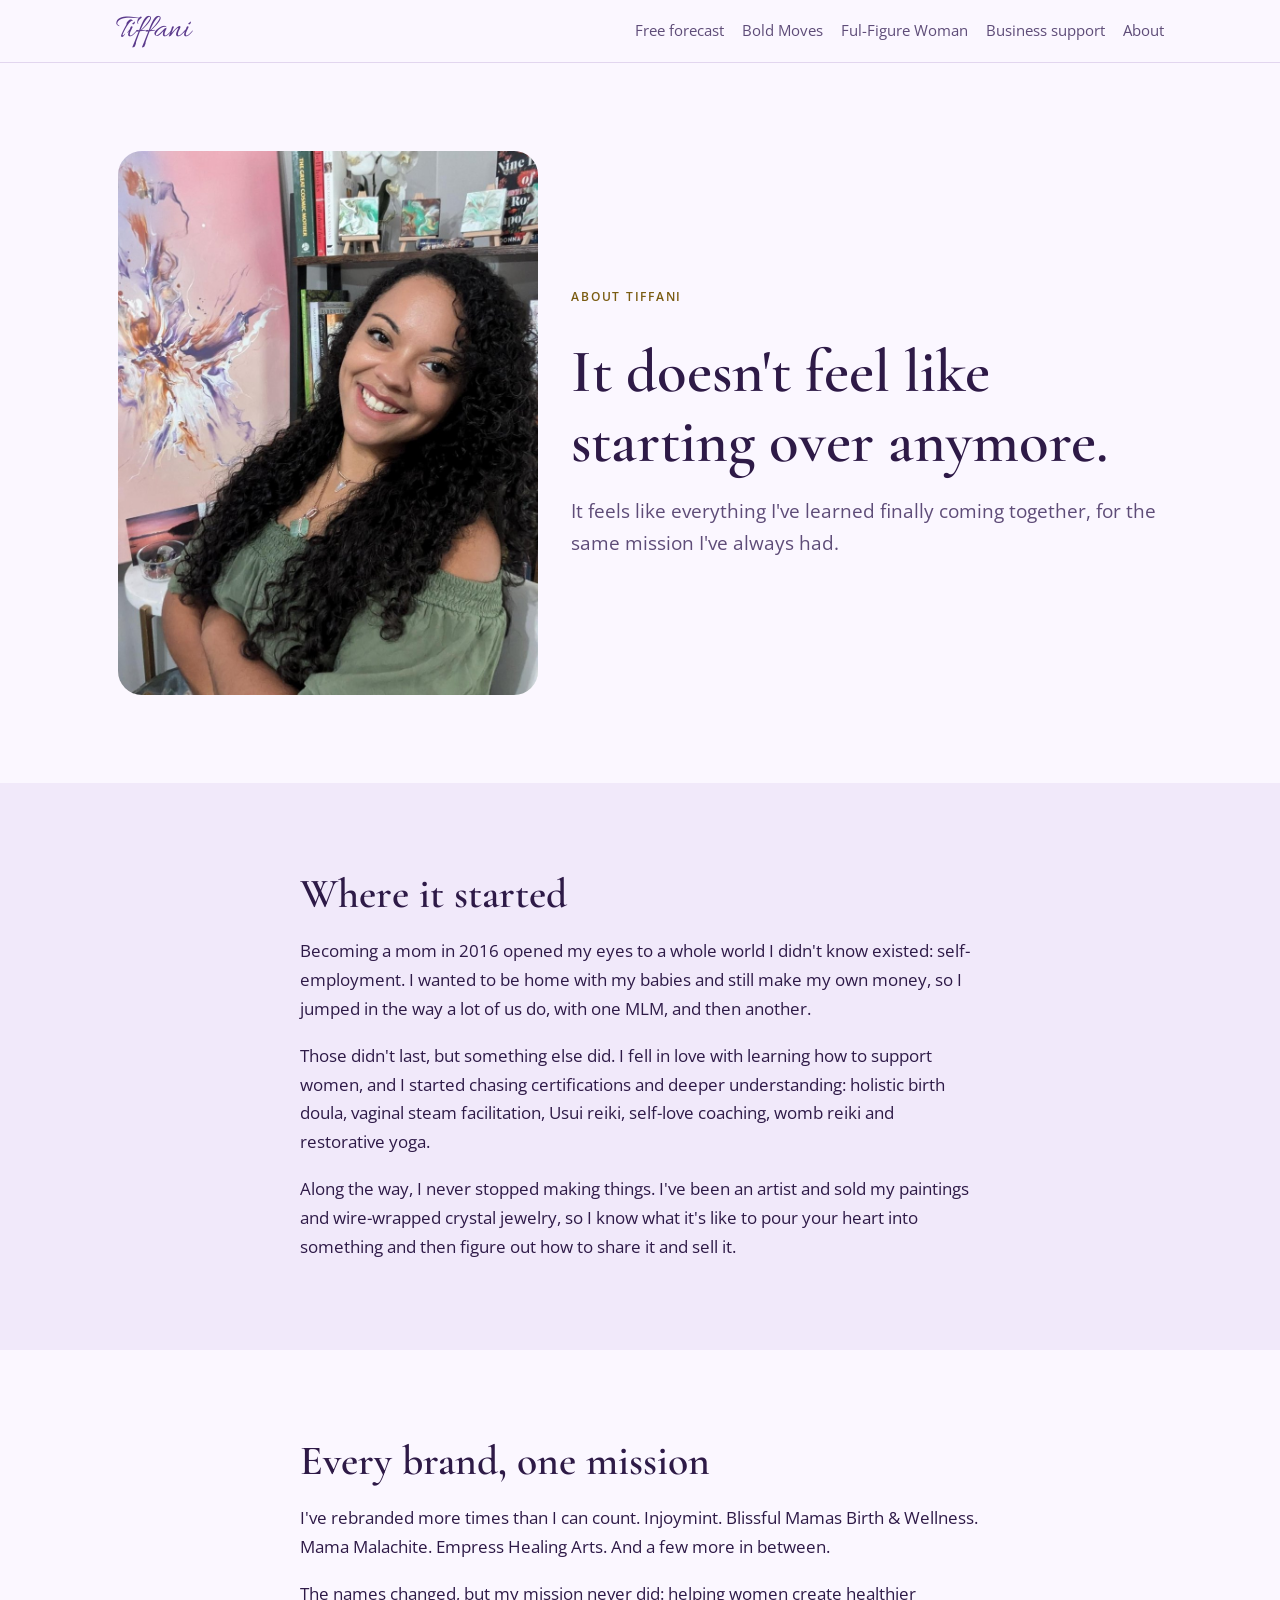
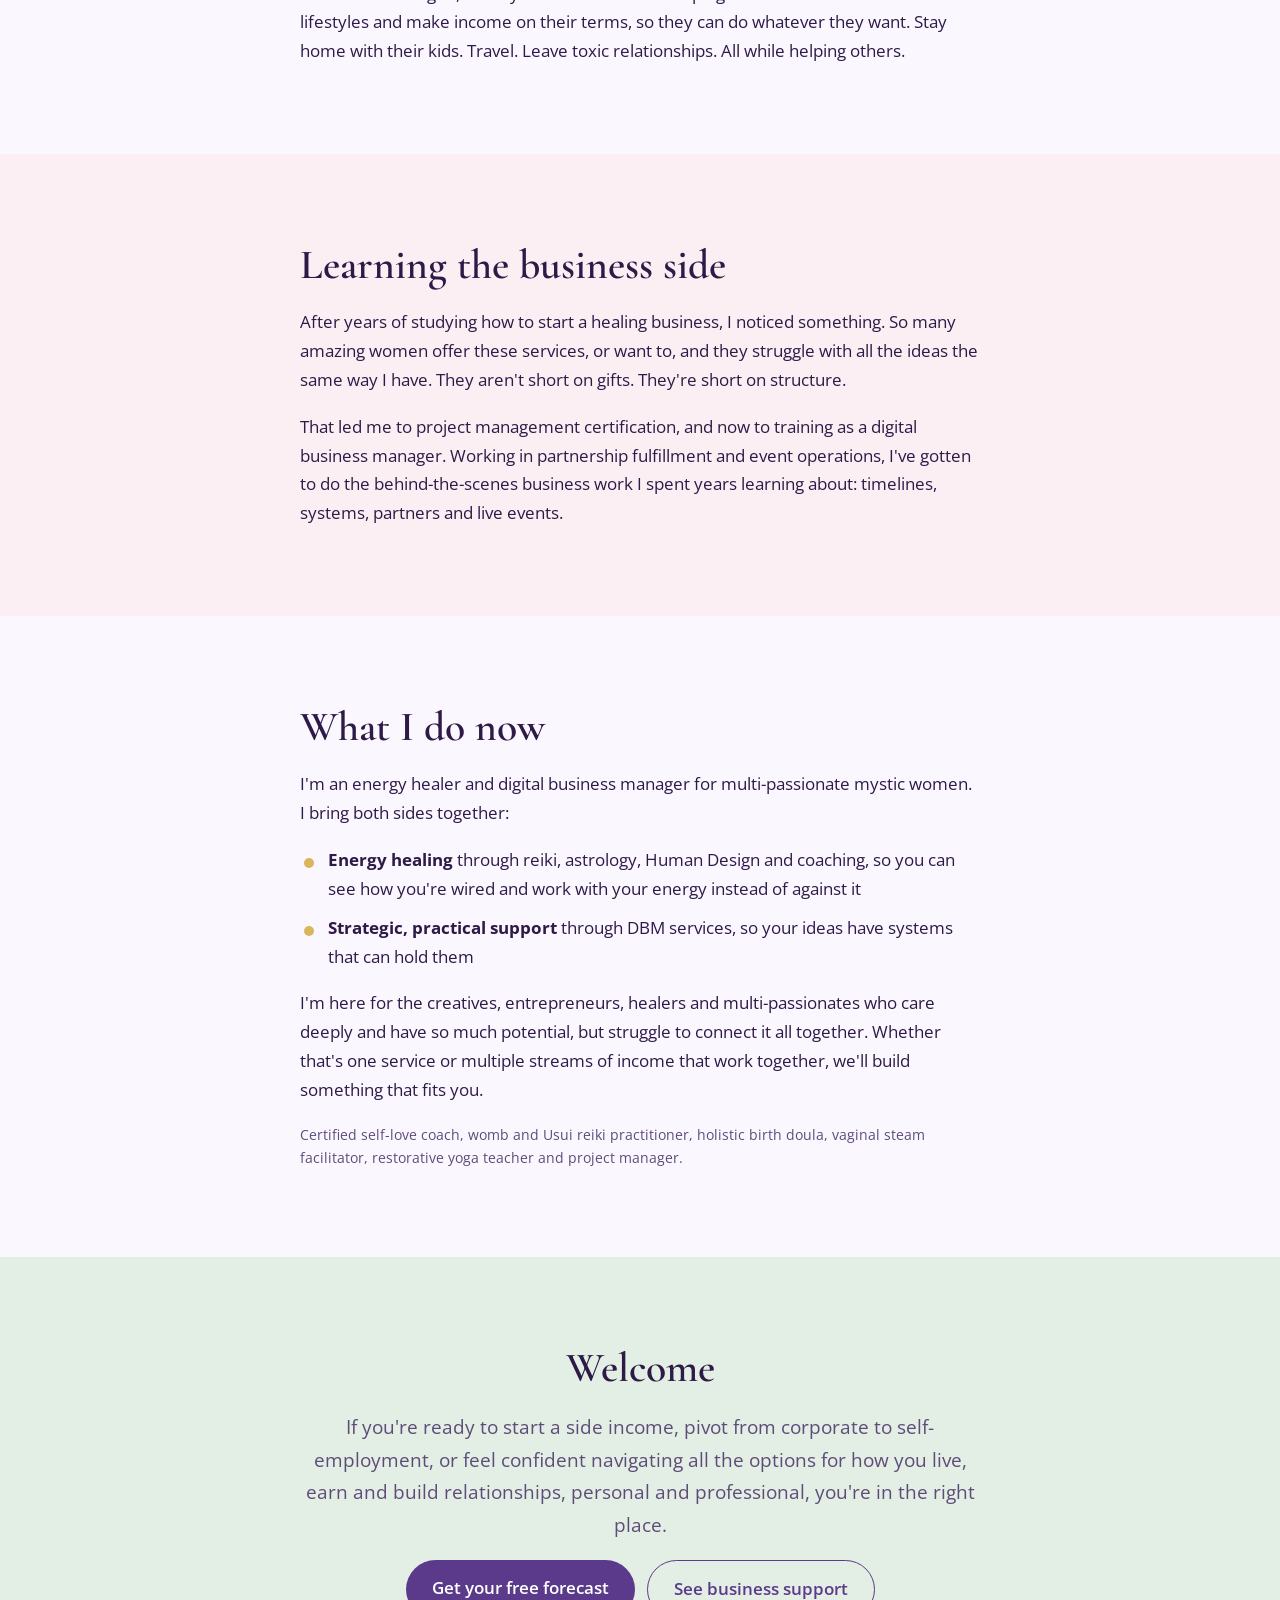
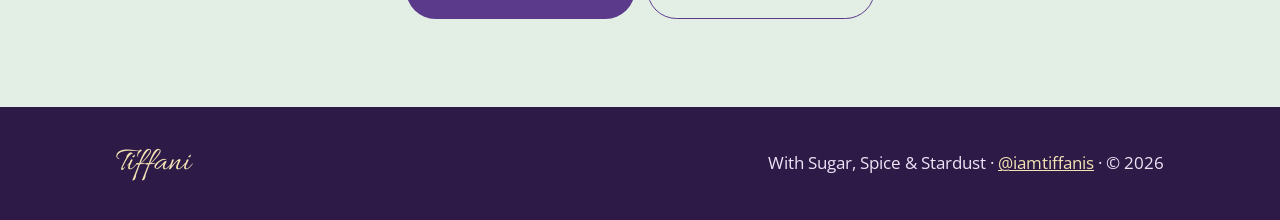
==== about.html @ 4ee59569 "Add artist story and who Tiffani serves to About page Co-Authored-By: Claude Opus 5.5 <noreply@anthr" ====
<!doctype html>
<html lang="en">
<head>
<meta charset="utf-8">
<meta name="viewport" content="width=device-width, initial-scale=1, viewport-fit=cover">
<title>About Tiffani</title>
<meta name="claude:viewport-fit-sides" content="cover">
<meta name="description" content="Tiffani's story: ten years of healing work, rebrands and business building, now coming together for multi-passionate mystic women.">
<link rel="preconnect" href="https://fonts.googleapis.com">
<link rel="preconnect" href="https://fonts.gstatic.com" crossorigin>
<link rel="stylesheet" href="https://fonts.googleapis.com/css2?family=Allura&family=Cormorant+Garamond:ital,wght@0,500;0,600;1,500&family=Open+Sans:wght@400;600&display=swap">
<link rel="stylesheet" href="styles.css">
</head>
<body>
<header class="site-header">
  <div class="wrap">
    <a class="logo" href="index.html">Tiffani</a>
    <nav class="nav" aria-label="Main">
      <a href="forecast.html">Free forecast</a>
      <a href="bold-moves.html">Bold Moves</a>
      <a href="ful-figure-woman.html">Ful-Figure Woman</a>
      <a href="business-support.html">Business support</a>
      <a href="about.html">About</a>
    </nav>
  </div>
</header>
<main>

  <section class="band">
    <div class="wrap about">
      <img class="portrait" src="tiffani.jpg" alt="Tiffani smiling in front of a pink and lavender abstract painting and a bookshelf" width="900" height="1167">
      <div class="stack">
        <p class="eyebrow">About Tiffani</p>
        <h1>It doesn't feel like starting over anymore.</h1>
        <p class="lede">It feels like everything I've learned finally coming together, for the same mission I've always had.</p>
      </div>
    </div>
  </section>
  <section class="band lilac">
    <div class="wrap"><div class="narrow stack">
      <h2>Where it started</h2>
      <p>Becoming a mom in 2016 opened my eyes to a whole world I didn't know existed: self-employment. I wanted to be home with my babies and still make my own money, so I jumped in the way a lot of us do, with one MLM, and then another.</p>
      <p>Those didn't last, but something else did. I fell in love with learning how to support women, and I started chasing certifications and deeper understanding: holistic birth doula, vaginal steam facilitation, Usui reiki, self-love coaching, womb reiki and restorative yoga.</p>
      <p>Along the way, I never stopped making things. I've been an artist and sold my paintings and wire-wrapped crystal jewelry, so I know what it's like to pour your heart into something and then figure out how to share it and sell it.</p>
    </div></div>
  </section>
  <section class="band">
    <div class="wrap"><div class="narrow stack">
      <h2>Every brand, one mission</h2>
      <p>I've rebranded more times than I can count. Injoymint. Blissful Mamas Birth &amp; Wellness. Mama Malachite. Empress Healing Arts. And a few more in between.</p>
      <p>The names changed, but my mission never did: helping women create healthier lifestyles and make income on their terms, so they can do whatever they want. Stay home with their kids. Travel. Leave toxic relationships. All while helping others.</p>
    </div></div>
  </section>
  <section class="band blush">
    <div class="wrap"><div class="narrow stack">
      <h2>Learning the business side</h2>
      <p>After years of studying how to start a healing business, I noticed something. So many amazing women offer these services, or want to, and they struggle with all the ideas the same way I have. They aren't short on gifts. They're short on structure.</p>
      <p>That led me to project management certification, and now to training as a digital business manager. Working in partnership fulfillment and event operations, I've gotten to do the behind-the-scenes business work I spent years learning about: timelines, systems, partners and live events.</p>
    </div></div>
  </section>
  <section class="band">
    <div class="wrap"><div class="narrow stack">
      <h2>What I do now</h2>
      <p>I'm an energy healer and digital business manager for multi-passionate mystic women. I bring both sides together:</p>
      <ul class="checks">
        <li><b>Energy healing</b> through reiki, astrology, Human Design and coaching, so you can see how you're wired and work with your energy instead of against it</li>
        <li><b>Strategic, practical support</b> through DBM services, so your ideas have systems that can hold them</li>
      </ul>
      <p>I'm here for the creatives, entrepreneurs, healers and multi-passionates who care deeply and have so much potential, but struggle to connect it all together. Whether that's one service or multiple streams of income that work together, we'll build something that fits you.</p>
      <p class="note">Certified self-love coach, womb and Usui reiki practitioner, holistic birth doula, vaginal steam facilitator, restorative yoga teacher and project manager.</p>
    </div></div>
  </section>
  <section class="band sage">
    <div class="wrap"><div class="narrow stack center">
      <h2>Welcome</h2>
      <p class="lede">If you're ready to start a side income, pivot from corporate to self-employment, or feel confident navigating all the options for how you live, earn and build relationships, personal and professional, you're in the right place.</p>
      <div class="actions">
        <a class="btn" href="forecast.html">Get your free forecast</a>
        <a class="btn ghost" href="business-support.html">See business support</a>
      </div>
    </div></div>
  </section>
</main>
<footer class="site-footer">
  <div class="wrap">
    <span class="logo">Tiffani</span>
    <p>With Sugar, Spice &amp; Stardust · <a href="https://www.instagram.com/iamtiffanis" target="_blank" rel="noopener">@iamtiffanis</a> · © <span id="year">2026</span></p>
  </div>
</footer>
<script src="site.js"></script>
</body>
</html>
---- styles.css ----
/* Layout: soft lavender bands, one centered reading column, offer cards in a row that stacks on phones */
:root {
  --bg: #FBF7FF;        /* lavender white */
  --band: #F1E9FA;      /* light lilac */
  --blush: #FBEFF4;     /* blush pink */
  --sage: #E3EEE4;      /* sage mist */
  --ink: #2E1A47;       /* deep plum text */
  --muted: #5E4C78;     /* softer plum */
  --accent: #5B3A8C;    /* royal violet buttons */
  --on-accent: #FFFFFF;
  --gold: #D9B65B;      /* decorative gold */
  --gold-ink: #7A5C12;  /* gold for text */
  --edge: #E2D6EF;
  --display: "Cormorant Garamond", Georgia, "Times New Roman", serif;
  --body: "Open Sans", "Helvetica Neue", Arial, sans-serif;
  --script: "Allura", "Brush Script MT", cursive;
  color-scheme: light;
}

* { box-sizing: border-box; }
html { scroll-behavior: smooth; }
body {
  margin: 0;
  background: var(--bg);
  color: var(--ink);
  font-family: var(--body);
  font-size: 1.0625rem;
  line-height: 1.7;
}
img { max-width: 100%; }

.wrap {
  max-width: 1080px;
  margin: 0 auto;
  padding-left: max(16px, env(safe-area-inset-left, 0px));
  padding-right: max(16px, env(safe-area-inset-right, 0px));
}
.narrow { max-width: 680px; margin: 0 auto; }

/* Header */
.site-header { border-bottom: 1px solid var(--edge); background: var(--bg); }
.site-header .wrap { display: flex; flex-wrap: wrap; align-items: center; justify-content: space-between; gap: 12px; padding-block: 14px; }
.logo { font-family: var(--script); font-size: 2.1rem; color: var(--accent); text-decoration: none; line-height: 1; }
.nav { display: flex; flex-wrap: wrap; gap: 18px; }
.nav a { color: var(--muted); text-decoration: none; font-size: 0.92rem; }
.nav a:hover, .nav a:focus-visible { color: var(--accent); }

/* Bands */
.band { padding-block: clamp(48px, 8vw, 88px); }
.band.lilac { background: var(--band); }
.band.blush { background: var(--blush); }
.band.sage { background: var(--sage); }

/* Type */
.eyebrow { font-size: 0.78rem; letter-spacing: 0.14em; text-transform: uppercase; color: var(--gold-ink); font-weight: 600; margin: 0 0 12px; }
h1, h2, h3 { font-family: var(--display); font-weight: 600; color: var(--ink); text-wrap: balance; margin: 0; line-height: 1.15; }
h1 { font-size: clamp(2.4rem, 6vw, 3.8rem); }
h2 { font-size: clamp(1.9rem, 4vw, 2.6rem); }
h3 { font-size: 1.55rem; }
p { margin: 0; }
.lede { font-size: 1.2rem; color: var(--muted); }
.script { font-family: var(--script); color: var(--accent); font-size: 1.4em; font-weight: 400; }
.stack { display: grid; gap: 18px; }
.stack-lg { display: grid; gap: 28px; }

.rule { width: 72px; height: 2px; background: var(--gold); border: 0; margin: 4px 0; }
.center { text-align: center; }
.center .rule { margin-inline: auto; }

/* Buttons */
.btn {
  display: inline-block;
  background: var(--accent);
  color: var(--on-accent);
  text-decoration: none;
  font-weight: 600;
  padding: 14px 26px;
  border-radius: 999px;
  transition: transform 0.15s ease, background 0.15s ease;
}
.btn:hover { transform: translateY(-1px); background: #4A2E75; }
.btn:focus-visible, a:focus-visible { outline: 3px solid var(--gold); outline-offset: 3px; }
.btn.ghost { background: transparent; color: var(--accent); border: 1.5px solid var(--accent); }
.btn.ghost:hover { background: var(--band); }
.actions { display: flex; flex-wrap: wrap; gap: 12px; }
.center .actions { justify-content: center; }

/* Quote of her words */
.voice { display: grid; gap: 14px; grid-template-columns: repeat(auto-fit, minmax(240px, 1fr)); }
.voice blockquote {
  margin: 0; padding: 20px 22px; background: var(--bg); border-left: 3px solid var(--gold);
  font-family: var(--display); font-size: 1.35rem; font-style: italic; line-height: 1.35; color: var(--ink);
}

/* Path: three steps that really are a sequence */
.path { display: grid; gap: 20px; grid-template-columns: repeat(auto-fit, minmax(260px, 1fr)); }
.step {
  background: #FFFFFF; border: 1px solid var(--edge); border-radius: 16px; padding: 28px 26px;
  display: flex; flex-direction: column; gap: 12px; min-width: 0;
}
.step .num { font-family: var(--display); font-size: 2.6rem; color: var(--gold-ink); line-height: 1; }
.step .price { font-size: 0.85rem; letter-spacing: 0.08em; text-transform: uppercase; color: var(--muted); font-weight: 600; }
.step p { color: var(--muted); }
.step .btn { margin-top: auto; align-self: flex-start; }

/* Lists */
.checks { list-style: none; padding: 0; margin: 0; display: grid; gap: 10px; }
.checks li { padding-left: 28px; position: relative; }
.checks li::before { content: ""; position: absolute; left: 4px; top: 0.7em; width: 10px; height: 10px; border-radius: 50%; background: var(--gold); }

.craft { list-style: none; padding: 0; margin: 0; display: grid; gap: 14px; }
.craft li { display: grid; grid-template-columns: 44px 1fr; gap: 14px; align-items: start; }
.craft b { font-family: var(--display); font-size: 1.9rem; color: var(--accent); line-height: 1; }

.card { background: #FFFFFF; border: 1px solid var(--edge); border-radius: 16px; padding: 28px; }
.note { font-size: 0.85rem; color: var(--muted); }

.about { display: grid; gap: 32px; grid-template-columns: 1fr; }
@media (min-width: 760px) { .about { grid-template-columns: 1fr 1.4fr; align-items: center; } }
.portrait {
  aspect-ratio: 4 / 5; max-width: 100%; border-radius: 200px 200px 16px 16px;
  background: linear-gradient(160deg, var(--band), var(--blush) 60%, var(--sage));
  display: grid; place-items: center; color: var(--muted); font-size: 0.9rem; text-align: center; padding: 20px;
}
img.portrait { display: block; width: 100%; max-width: 420px; height: auto; aspect-ratio: auto; border-radius: 24px; margin-inline: auto; padding: 0; object-fit: contain; }

.results li { font-size: 1.12rem; }
.included { display: grid; gap: 12px; font-size: 0.92rem; color: var(--muted); border-left: 2px solid var(--gold); padding-left: 18px; }
.included b { color: var(--ink); }

/* Footer */
.site-footer { background: var(--ink); color: #EDE4F7; }
.site-footer .wrap { padding-block: 40px; display: flex; flex-wrap: wrap; gap: 16px; justify-content: space-between; align-items: center; }
.site-footer a { color: #F3E3B3; }
.site-footer .logo { color: #F3E3B3; }

@media (prefers-reduced-motion: reduce) {
  html { scroll-behavior: auto; }
  .btn { transition: none; }
  .btn:hover { transform: none; }
}
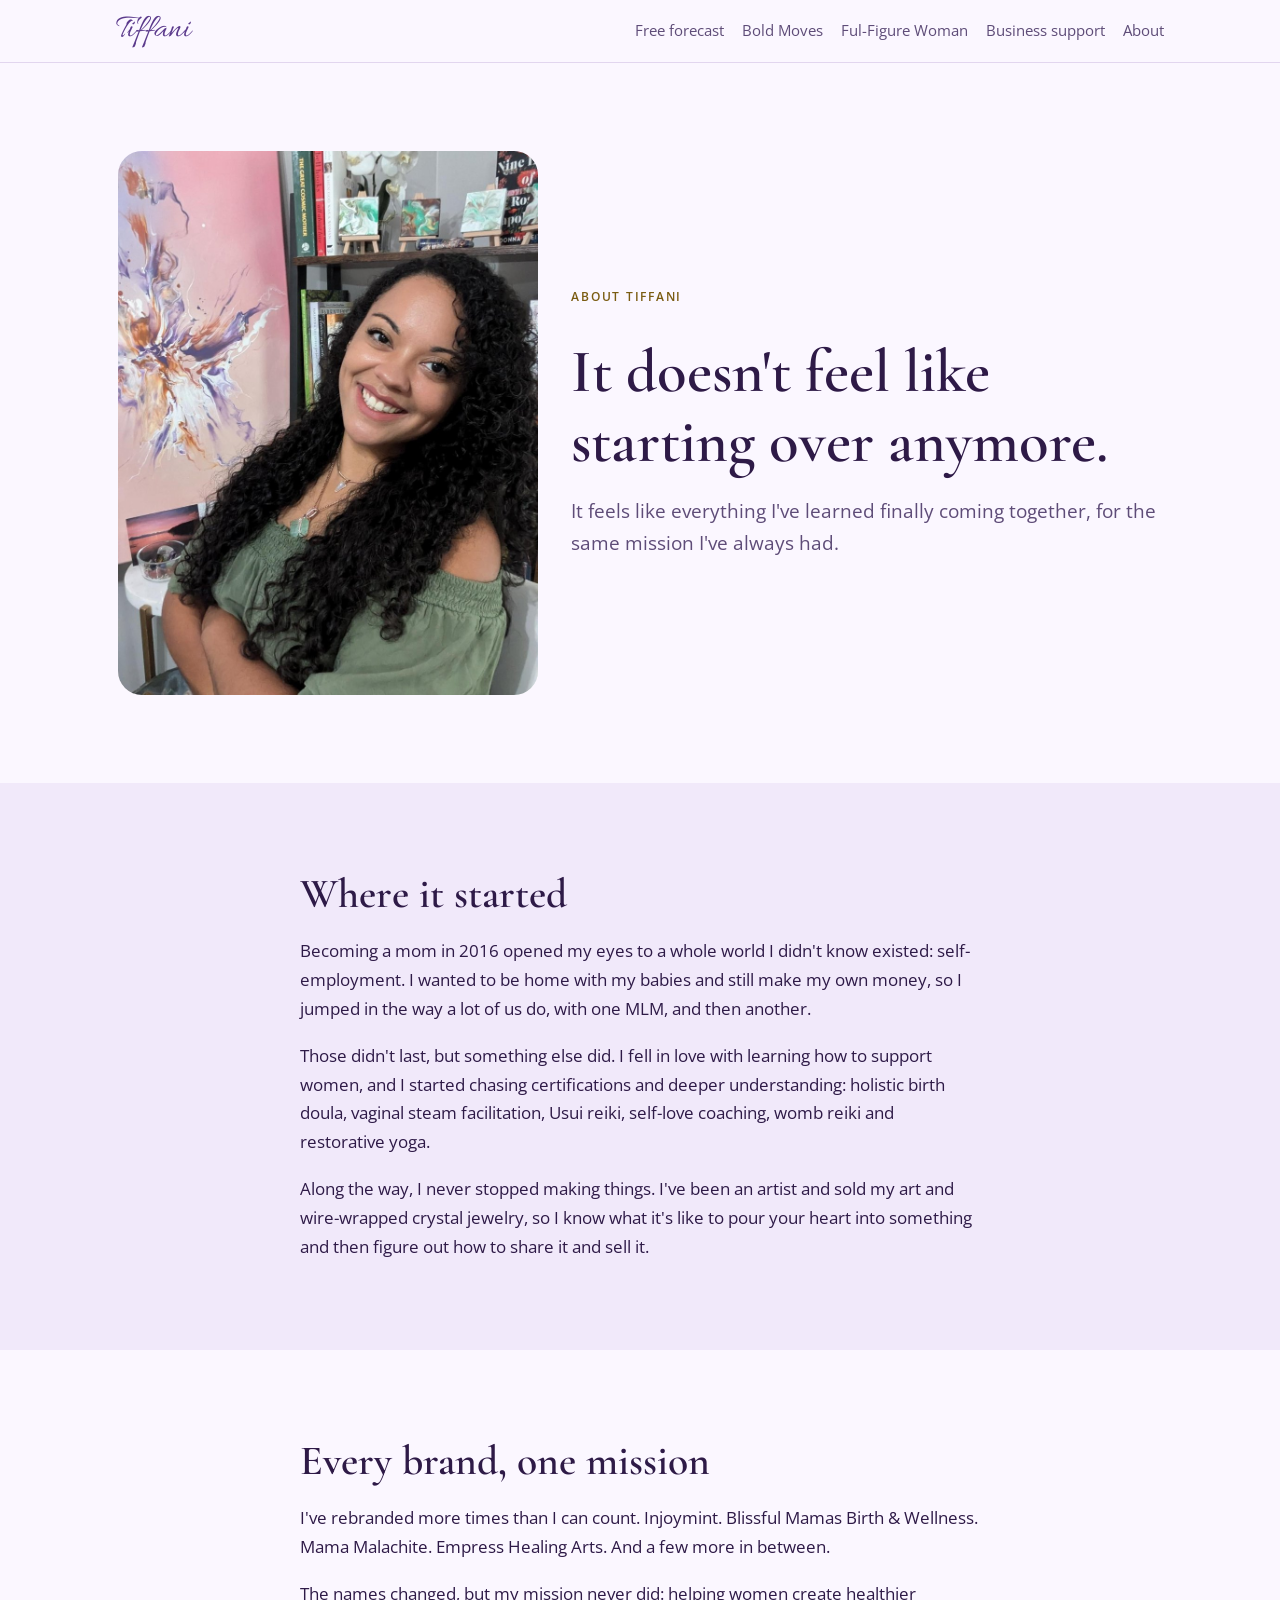
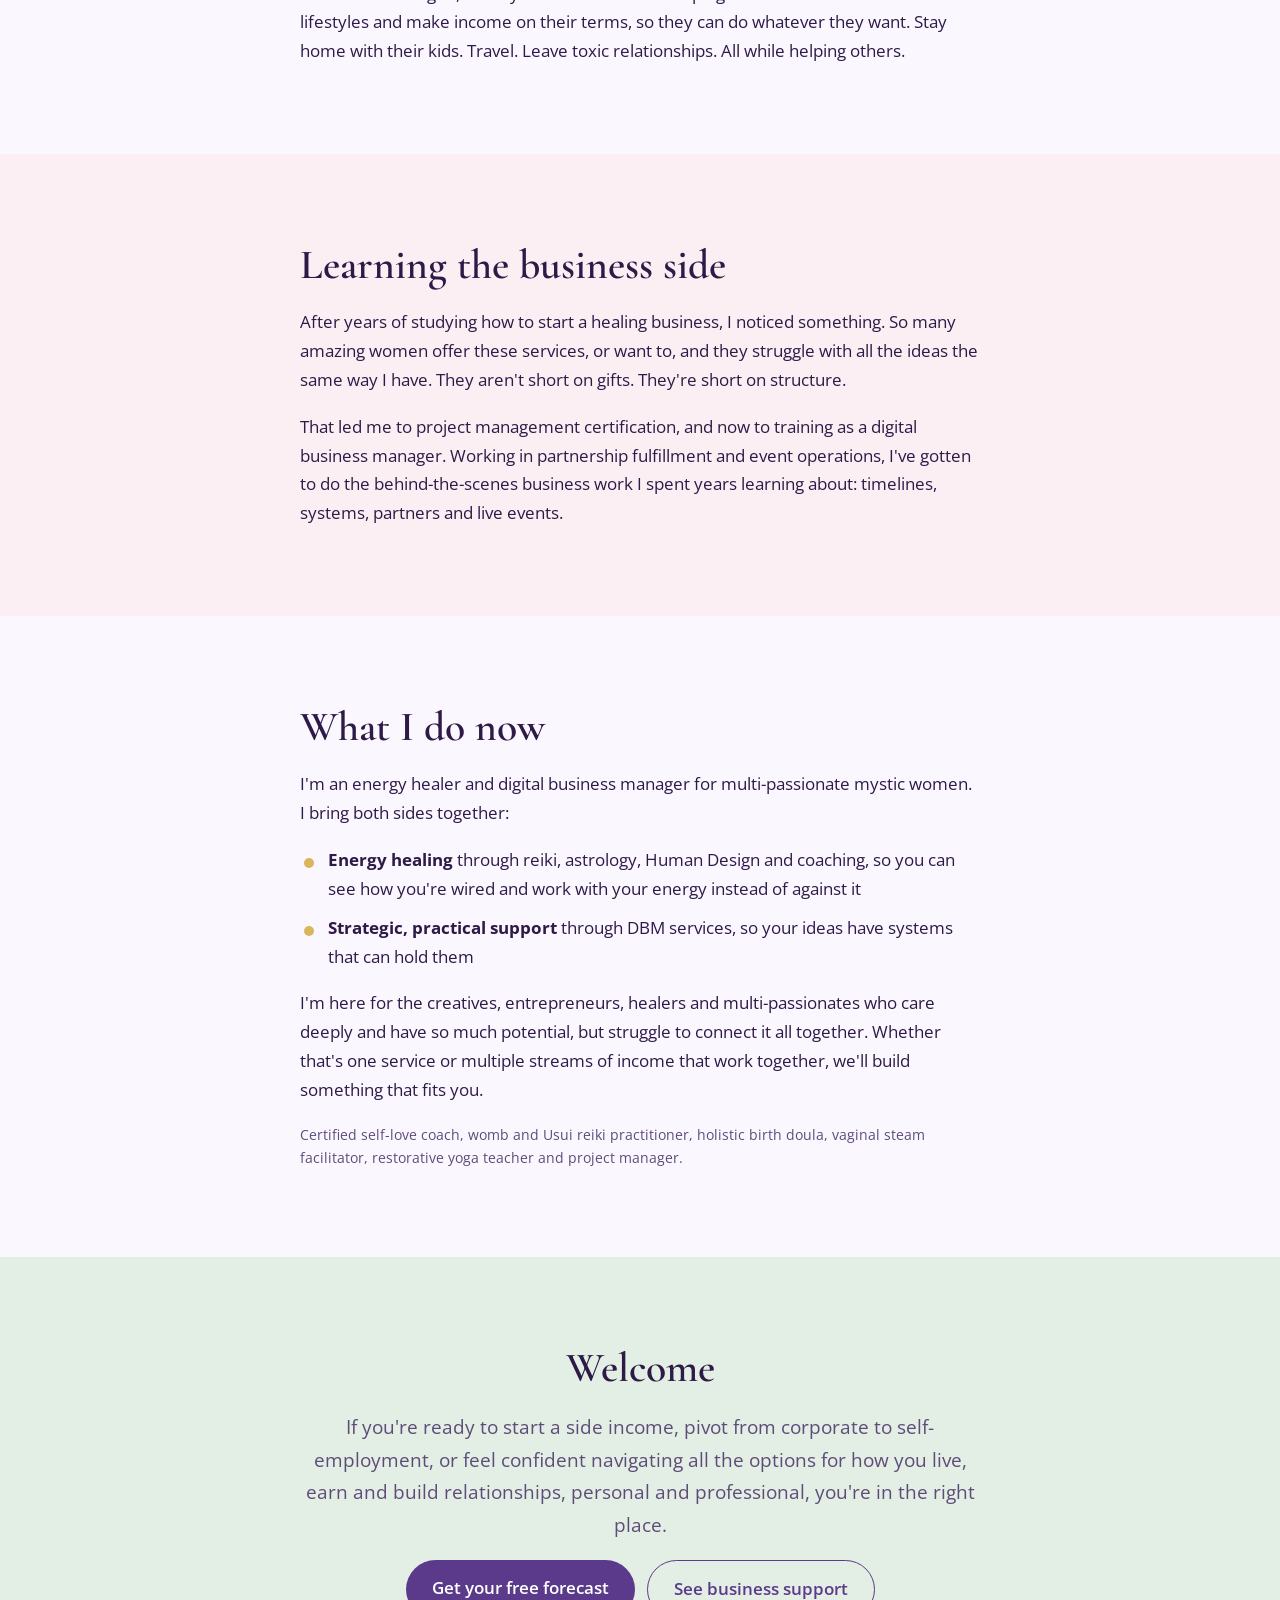
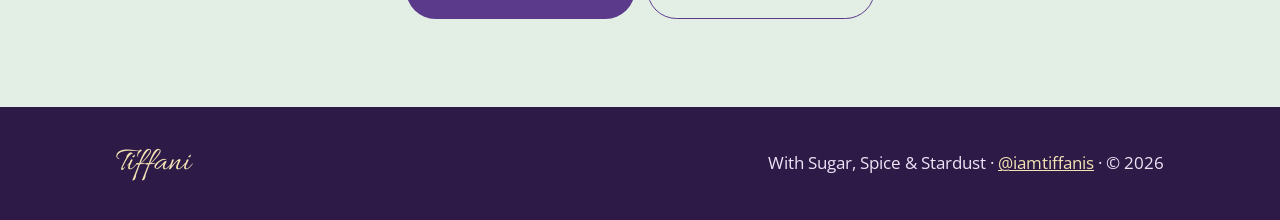
==== commit 86a1e1db: "Use 'art' instead of 'paintings' on About page Co-Authored-By: Claude Opus 5.5 <noreply@anthropic.co" ====
--- a/about.html
+++ b/about.html
@@ -41,7 +41,7 @@
       <h2>Where it started</h2>
       <p>Becoming a mom in 2016 opened my eyes to a whole world I didn't know existed: self-employment. I wanted to be home with my babies and still make my own money, so I jumped in the way a lot of us do, with one MLM, and then another.</p>
       <p>Those didn't last, but something else did. I fell in love with learning how to support women, and I started chasing certifications and deeper understanding: holistic birth doula, vaginal steam facilitation, Usui reiki, self-love coaching, womb reiki and restorative yoga.</p>
-      <p>Along the way, I never stopped making things. I've been an artist and sold my paintings and wire-wrapped crystal jewelry, so I know what it's like to pour your heart into something and then figure out how to share it and sell it.</p>
+      <p>Along the way, I never stopped making things. I've been an artist and sold my art and wire-wrapped crystal jewelry, so I know what it's like to pour your heart into something and then figure out how to share it and sell it.</p>
     </div></div>
   </section>
   <section class="band">
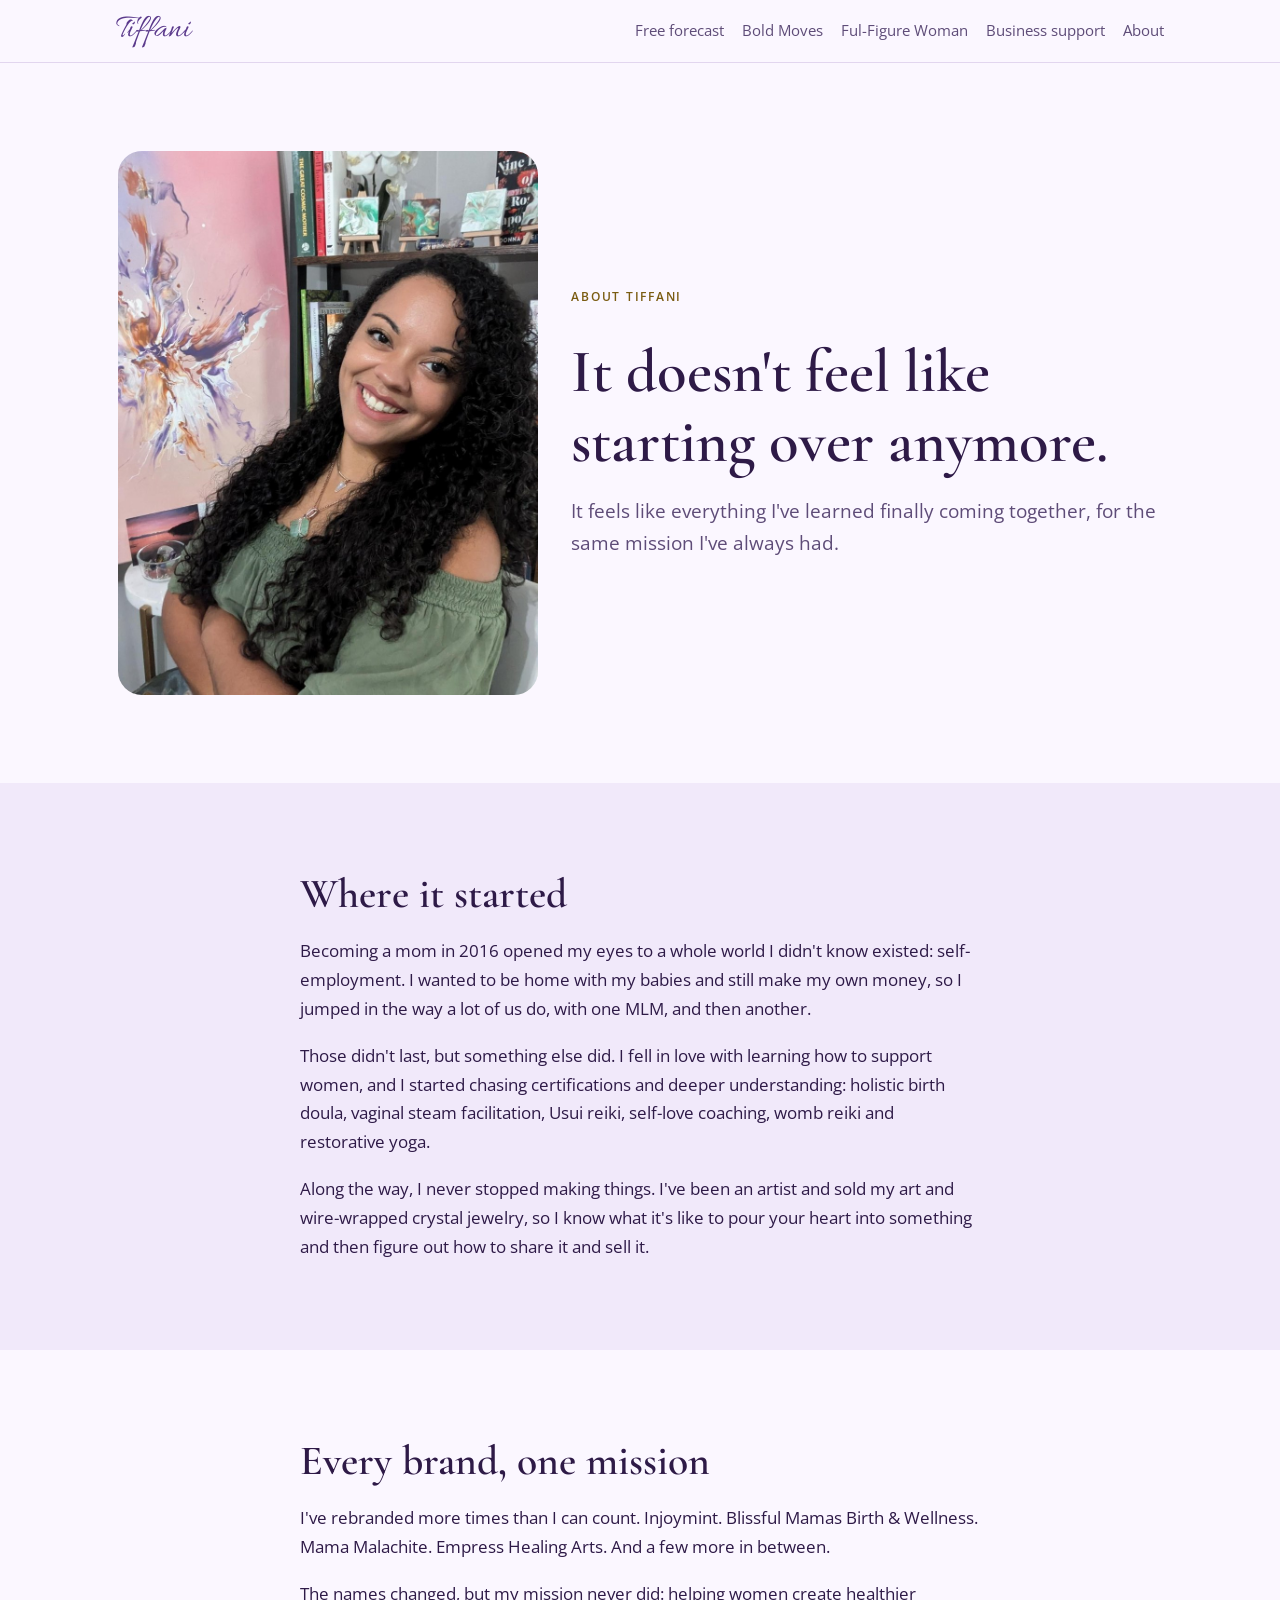
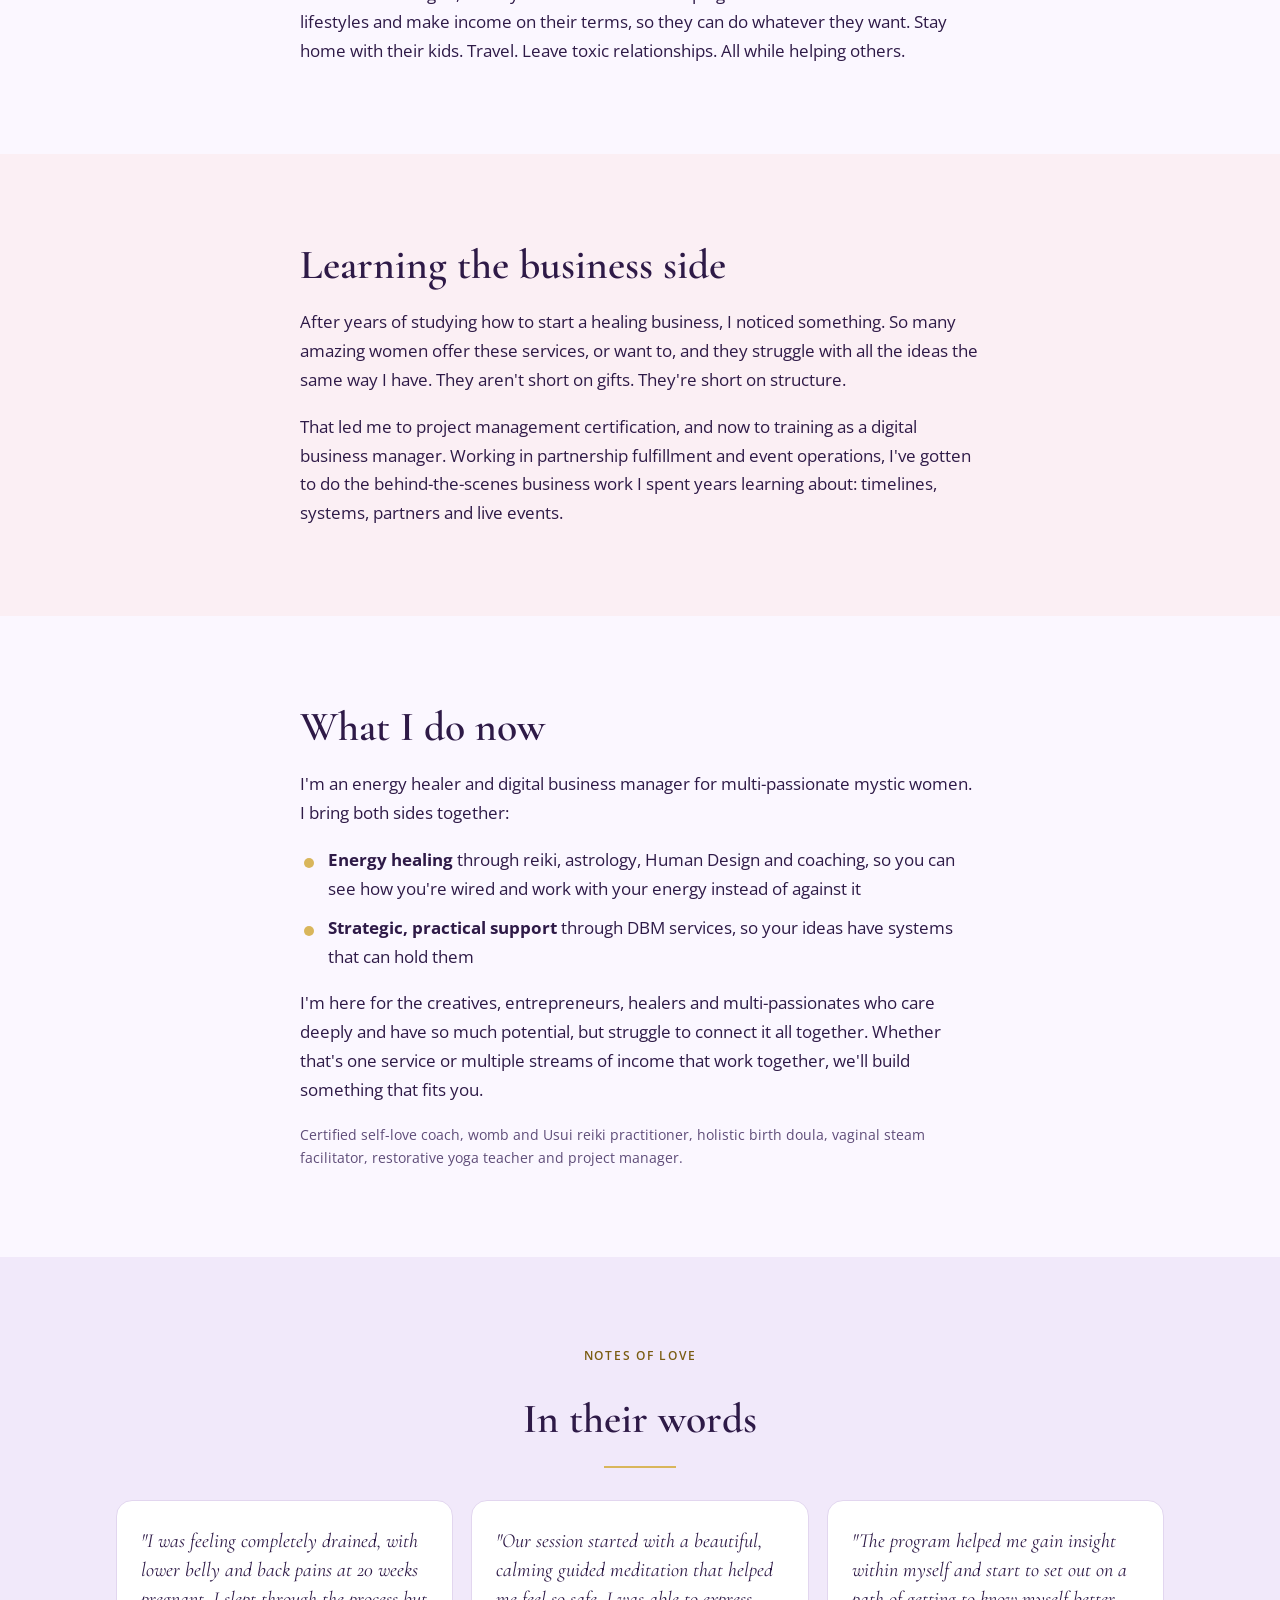
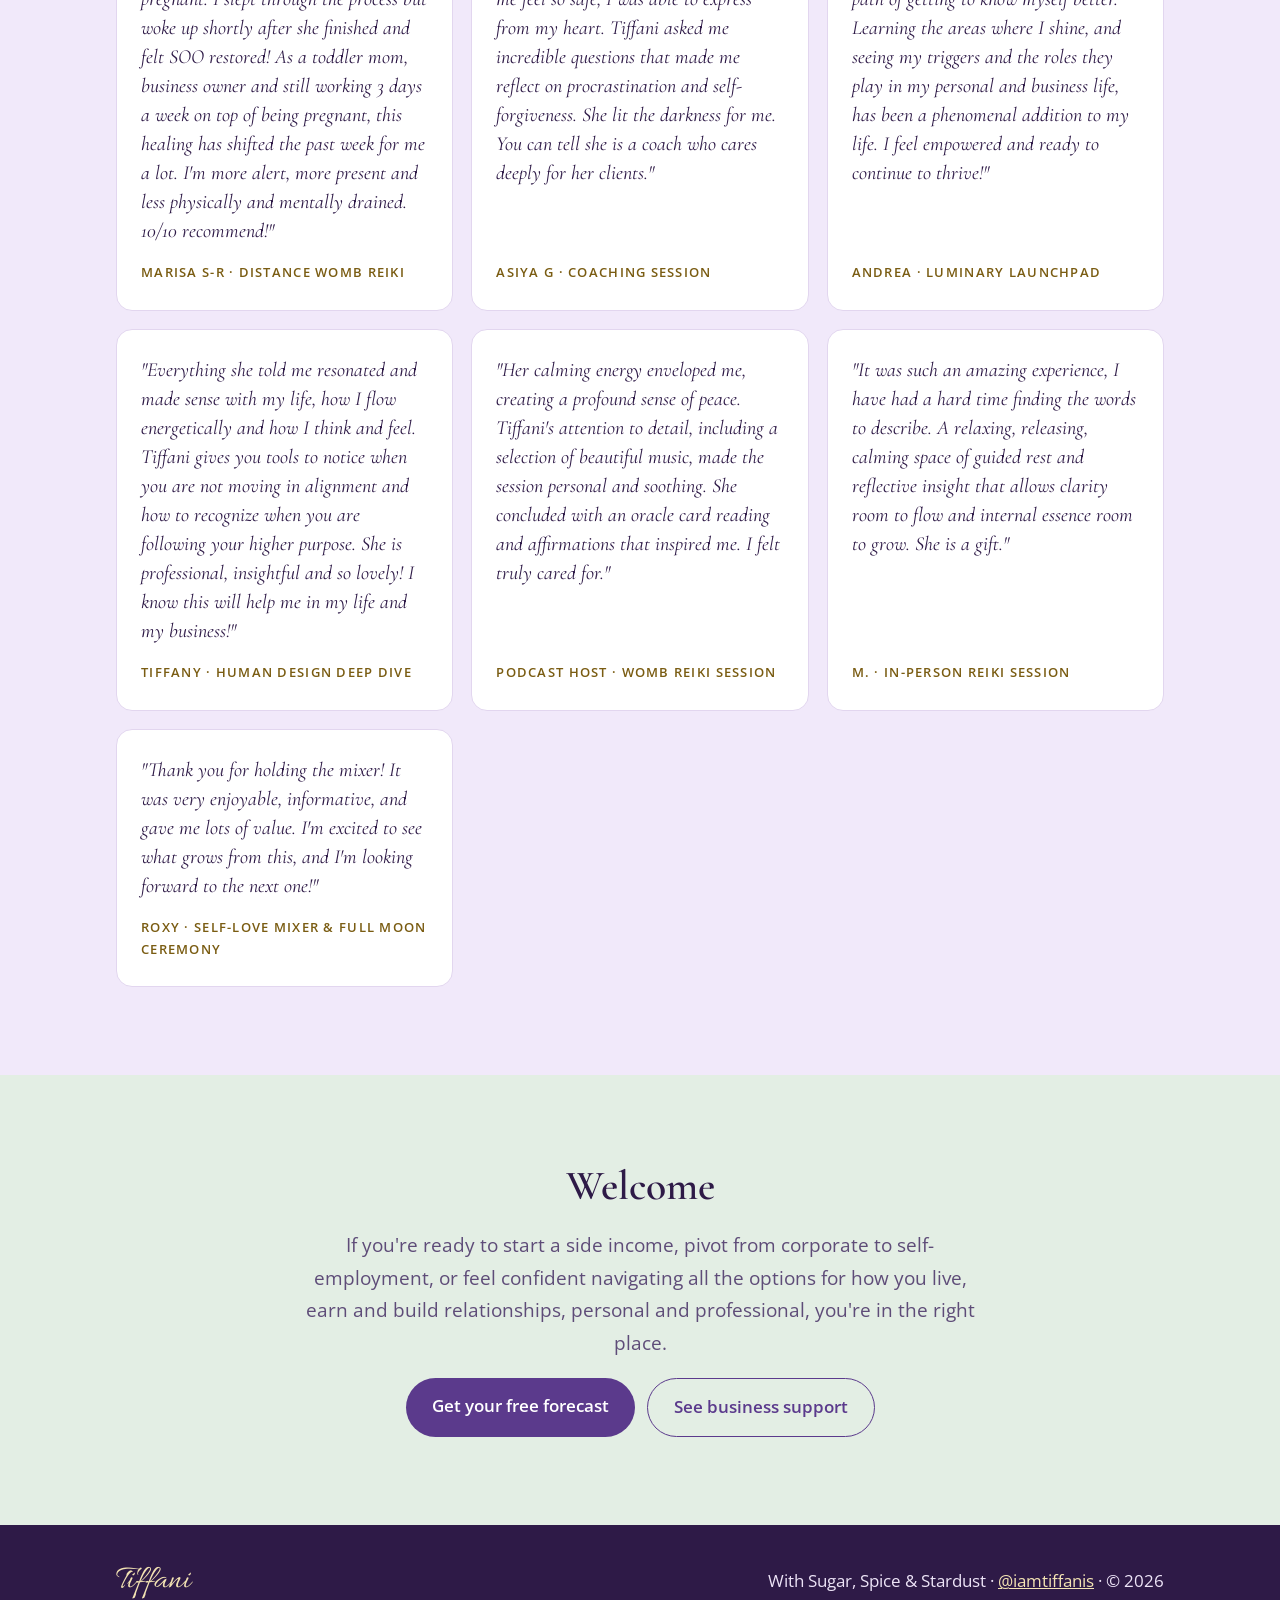
==== commit bf1b62d3: "Add client testimonials from Canva to homepage and About page Co-Authored-By: Claude Opus 5.5 <norep" ====
--- a/about.html
+++ b/about.html
@@ -70,6 +70,45 @@
       <p class="note">Certified self-love coach, womb and Usui reiki practitioner, holistic birth doula, vaginal steam facilitator, restorative yoga teacher and project manager.</p>
     </div></div>
   </section>
+  <section class="band lilac" id="love">
+    <div class="wrap stack-lg">
+      <div class="narrow stack center">
+        <p class="eyebrow">Notes of love</p>
+        <h2>In their words</h2>
+        <hr class="rule">
+      </div>
+      <div class="notes">
+        <figure class="note-card">
+          <blockquote>"I was feeling completely drained, with lower belly and back pains at 20 weeks pregnant. I slept through the process but woke up shortly after she finished and felt SOO restored! As a toddler mom, business owner and still working 3 days a week on top of being pregnant, this healing has shifted the past week for me a lot. I'm more alert, more present and less physically and mentally drained. 10/10 recommend!"</blockquote>
+          <figcaption>Marisa S-R · Distance womb reiki</figcaption>
+        </figure>
+        <figure class="note-card">
+          <blockquote>"Our session started with a beautiful, calming guided meditation that helped me feel so safe, I was able to express from my heart. Tiffani asked me incredible questions that made me reflect on procrastination and self-forgiveness. She lit the darkness for me. You can tell she is a coach who cares deeply for her clients."</blockquote>
+          <figcaption>Asiya G · Coaching session</figcaption>
+        </figure>
+        <figure class="note-card">
+          <blockquote>"The program helped me gain insight within myself and start to set out on a path of getting to know myself better. Learning the areas where I shine, and seeing my triggers and the roles they play in my personal and business life, has been a phenomenal addition to my life. I feel empowered and ready to continue to thrive!"</blockquote>
+          <figcaption>Andrea · Luminary Launchpad</figcaption>
+        </figure>
+        <figure class="note-card">
+          <blockquote>"Everything she told me resonated and made sense with my life, how I flow energetically and how I think and feel. Tiffani gives you tools to notice when you are not moving in alignment and how to recognize when you are following your higher purpose. She is professional, insightful and so lovely! I know this will help me in my life and my business!"</blockquote>
+          <figcaption>Tiffany · Human Design deep dive</figcaption>
+        </figure>
+        <figure class="note-card">
+          <blockquote>"Her calming energy enveloped me, creating a profound sense of peace. Tiffani's attention to detail, including a selection of beautiful music, made the session personal and soothing. She concluded with an oracle card reading and affirmations that inspired me. I felt truly cared for."</blockquote>
+          <figcaption>Podcast host · Womb reiki session</figcaption>
+        </figure>
+        <figure class="note-card">
+          <blockquote>"It was such an amazing experience, I have had a hard time finding the words to describe. A relaxing, releasing, calming space of guided rest and reflective insight that allows clarity room to flow and internal essence room to grow. She is a gift."</blockquote>
+          <figcaption>M. · In-person reiki session</figcaption>
+        </figure>
+        <figure class="note-card">
+          <blockquote>"Thank you for holding the mixer! It was very enjoyable, informative, and gave me lots of value. I'm excited to see what grows from this, and I'm looking forward to the next one!"</blockquote>
+          <figcaption>Roxy · Self-Love Mixer &amp; Full Moon Ceremony</figcaption>
+        </figure>
+      </div>
+    </div>
+  </section>
   <section class="band sage">
     <div class="wrap"><div class="narrow stack center">
       <h2>Welcome</h2>
@@ -87,6 +126,6 @@
     <p>With Sugar, Spice &amp; Stardust · <a href="https://www.instagram.com/iamtiffanis" target="_blank" rel="noopener">@iamtiffanis</a> · © <span id="year">2026</span></p>
   </div>
 </footer>
-<script src="site.js"></script>
+<script src="site.js?v=2"></script>
 </body>
 </html>
--- a/styles.css
+++ b/styles.css
@@ -128,6 +128,11 @@
 .included { display: grid; gap: 12px; font-size: 0.92rem; color: var(--muted); border-left: 2px solid var(--gold); padding-left: 18px; }
 .included b { color: var(--ink); }
 
+.notes { display: grid; gap: 18px; grid-template-columns: repeat(auto-fit, minmax(260px, 1fr)); }
+.note-card { margin: 0; background: #FFFFFF; border: 1px solid var(--edge); border-radius: 16px; padding: 26px 24px; display: flex; flex-direction: column; gap: 16px; min-width: 0; }
+.note-card blockquote { margin: 0; font-family: var(--display); font-size: 1.25rem; font-style: italic; line-height: 1.45; color: var(--ink); }
+.note-card figcaption { margin-top: auto; font-size: 0.8rem; letter-spacing: 0.1em; text-transform: uppercase; color: var(--gold-ink); font-weight: 600; }
+
 /* Footer */
 .site-footer { background: var(--ink); color: #EDE4F7; }
 .site-footer .wrap { padding-block: 40px; display: flex; flex-wrap: wrap; gap: 16px; justify-content: space-between; align-items: center; }
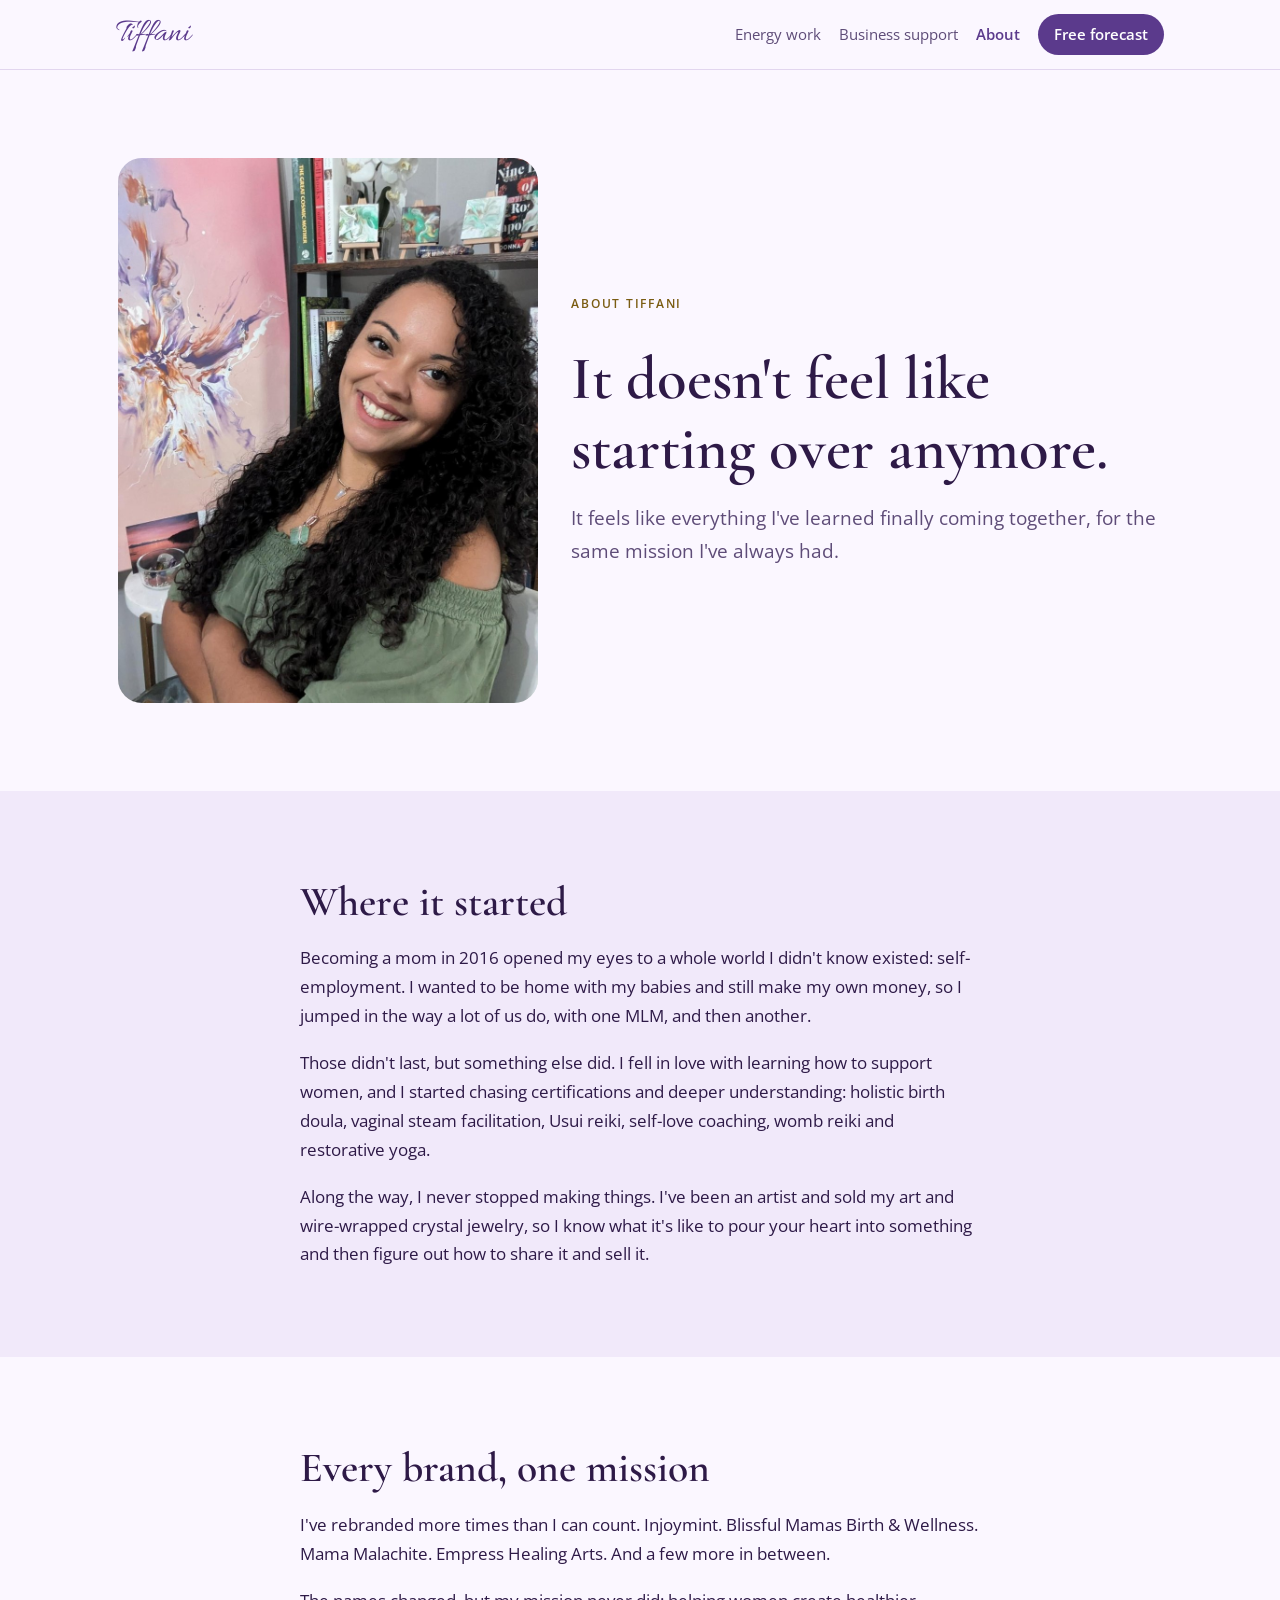
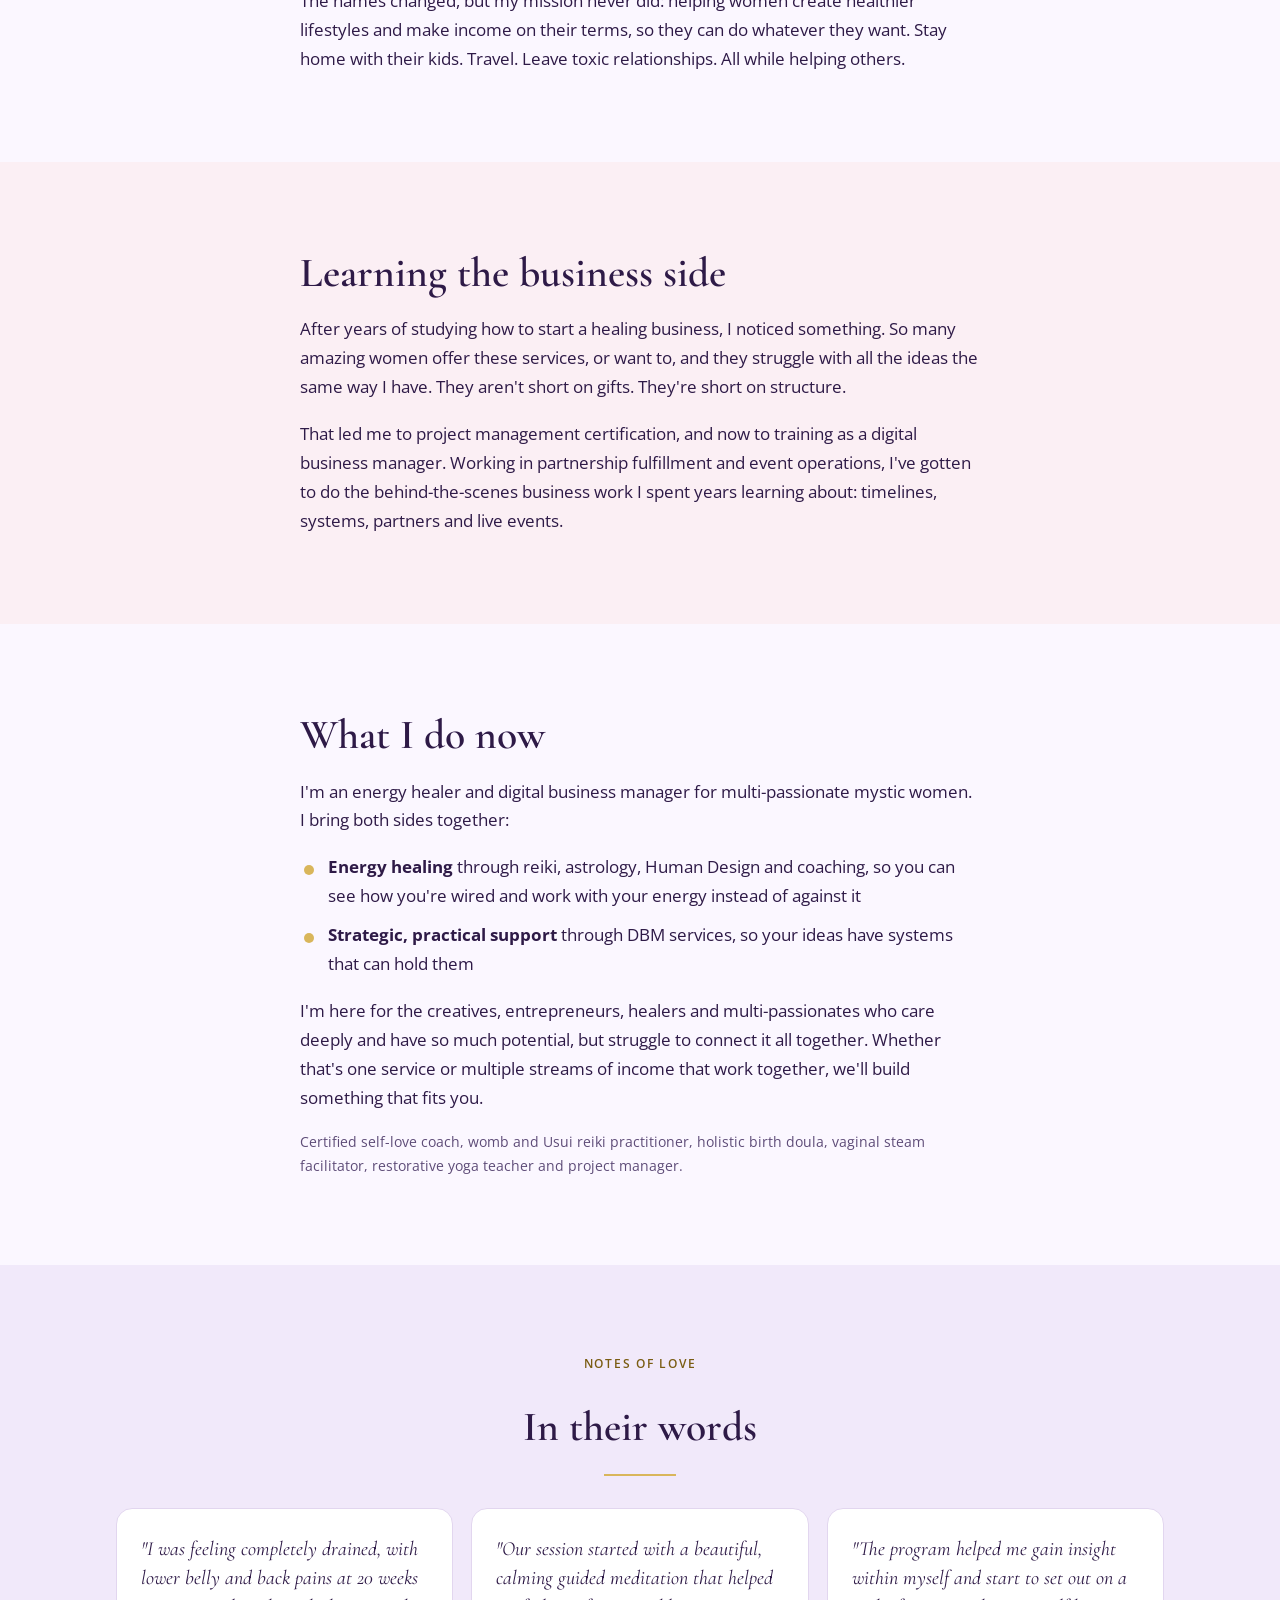
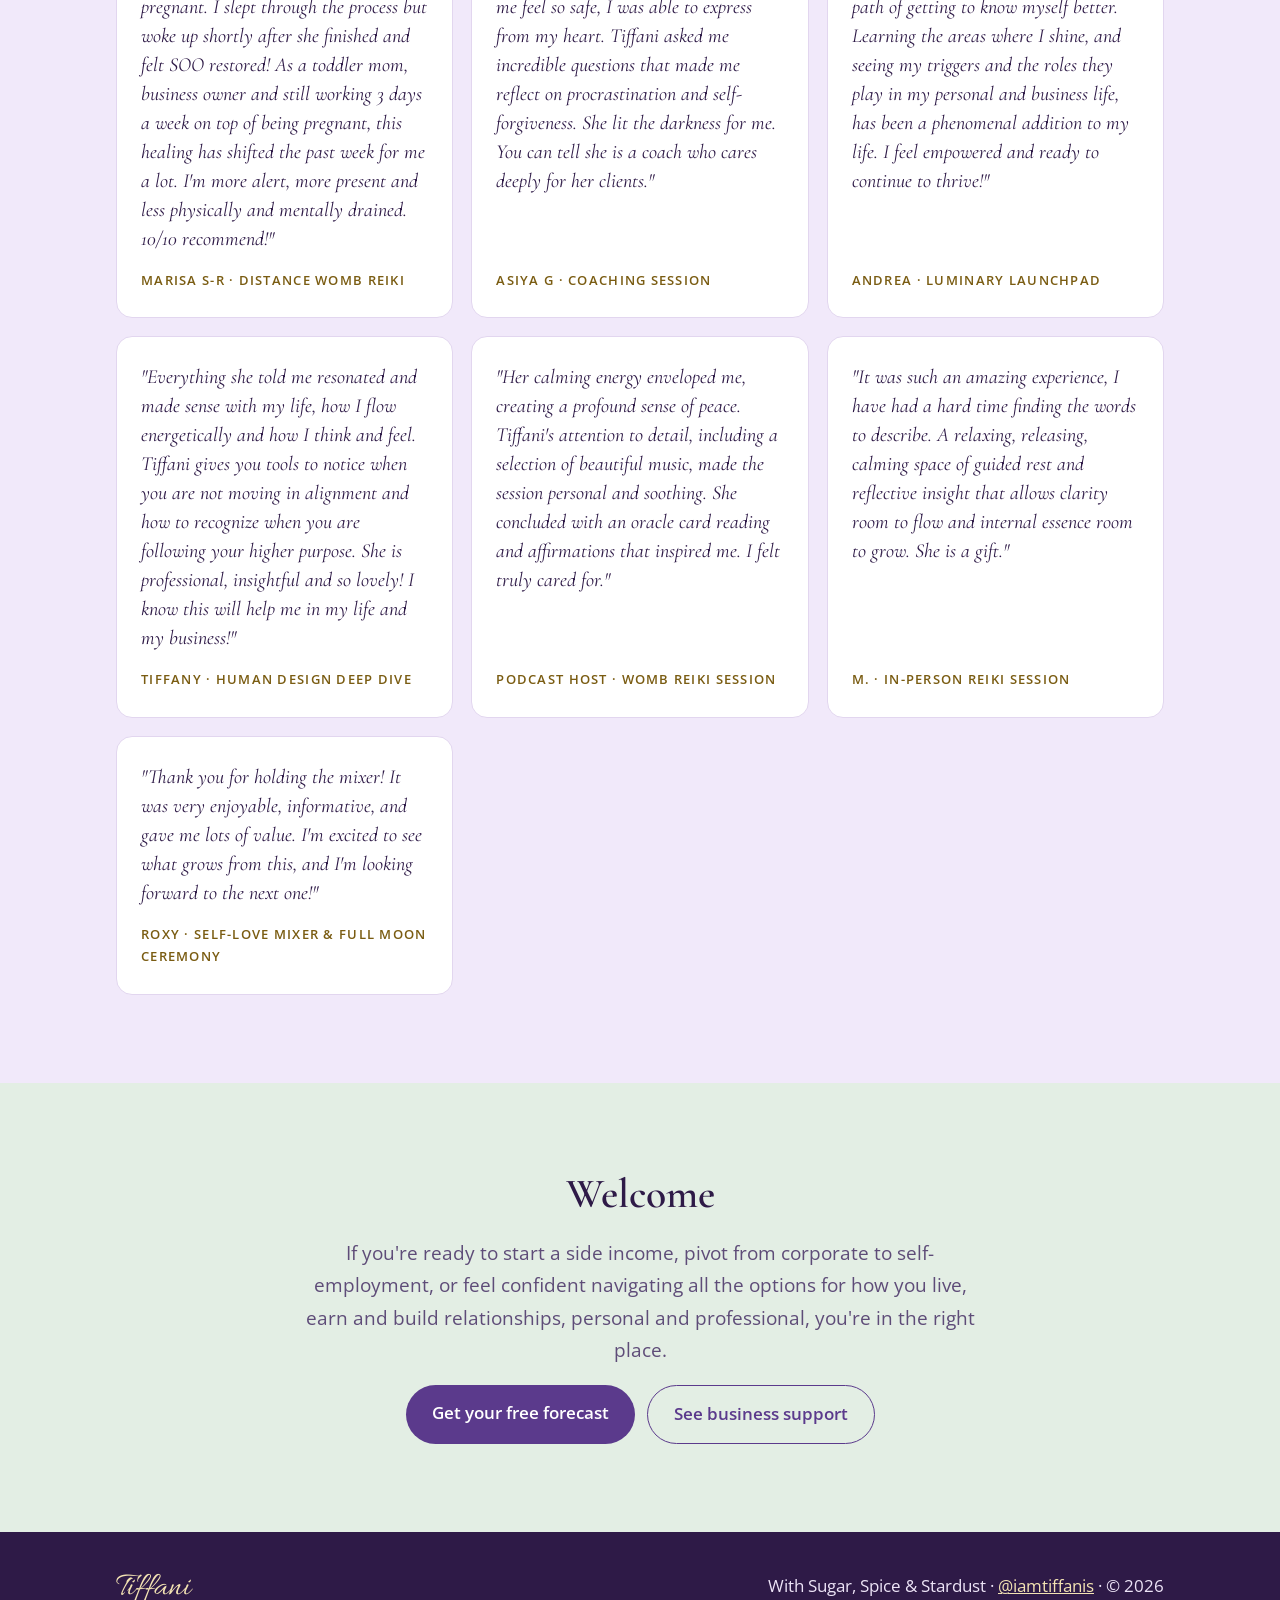
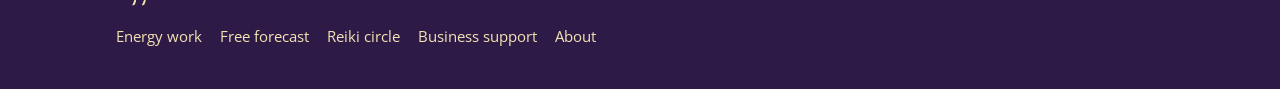
==== commit ce6941f4: "Restructure site into Energy work and Business support paths Add energy.html hub, two-door homepage," ====
--- a/about.html
+++ b/about.html
@@ -3,24 +3,37 @@
 <head>
 <meta charset="utf-8">
 <meta name="viewport" content="width=device-width, initial-scale=1, viewport-fit=cover">
-<title>About Tiffani</title>
+<title>About Tiffani Scott | Energy Healer & Online Business Manager</title>
 <meta name="claude:viewport-fit-sides" content="cover">
-<meta name="description" content="Tiffani's story: ten years of healing work, rebrands and business building, now coming together for multi-passionate mystic women.">
+<meta name="description" content="Ten years of reiki, coaching, art and business building, now coming together to help creatives, healers and entrepreneurs connect it all.">
 <link rel="preconnect" href="https://fonts.googleapis.com">
 <link rel="preconnect" href="https://fonts.gstatic.com" crossorigin>
 <link rel="stylesheet" href="https://fonts.googleapis.com/css2?family=Allura&family=Cormorant+Garamond:ital,wght@0,500;0,600;1,500&family=Open+Sans:wght@400;600&display=swap">
-<link rel="stylesheet" href="styles.css">
+<link rel="stylesheet" href="styles.css?v=2">
+<!-- seo -->
+<link rel="canonical" href="https://iamtiffanis.github.io/Iamtiffanis/about.html">
+<link rel="icon" href="favicon.svg" type="image/svg+xml">
+<meta property="og:type" content="website">
+<meta property="og:site_name" content="Tiffani Scott">
+<meta property="og:title" content="About Tiffani Scott | Energy Healer & Online Business Manager">
+<meta property="og:description" content="Ten years of reiki, coaching, art and business building, now coming together to help creatives, healers and entrepreneurs connect it all.">
+<meta property="og:url" content="https://iamtiffanis.github.io/Iamtiffanis/about.html">
+<meta property="og:image" content="https://iamtiffanis.github.io/Iamtiffanis/og-image.jpg">
+<meta property="og:image:width" content="1200">
+<meta property="og:image:height" content="630">
+<meta property="og:image:alt" content="Tiffani Scott, reiki, astrology and business support">
+<meta name="twitter:card" content="summary_large_image">
+<!-- /seo -->
 </head>
 <body>
 <header class="site-header">
   <div class="wrap">
     <a class="logo" href="index.html">Tiffani</a>
     <nav class="nav" aria-label="Main">
-      <a href="forecast.html">Free forecast</a>
-      <a href="bold-moves.html">Bold Moves</a>
-      <a href="ful-figure-woman.html">Ful-Figure Woman</a>
+      <a href="energy.html">Energy work</a>
       <a href="business-support.html">Business support</a>
-      <a href="about.html">About</a>
+      <a href="about.html" aria-current="page">About</a>
+      <a class="nav-cta" href="forecast.html">Free forecast</a>
     </nav>
   </div>
 </header>
@@ -122,7 +135,14 @@
 </main>
 <footer class="site-footer">
   <div class="wrap">
-    <span class="logo">Tiffani</span>
+    <div class="stack"><span class="logo">Tiffani</span>
+    <nav class="footer-nav" aria-label="Footer">
+      <a href="energy.html">Energy work</a>
+      <a href="forecast.html">Free forecast</a>
+      <a href="reiki-circle.html">Reiki circle</a>
+      <a href="business-support.html">Business support</a>
+      <a href="about.html">About</a>
+    </nav></div>
     <p>With Sugar, Spice &amp; Stardust · <a href="https://www.instagram.com/iamtiffanis" target="_blank" rel="noopener">@iamtiffanis</a> · © <span id="year">2026</span></p>
   </div>
 </footer>
--- a/styles.css
+++ b/styles.css
@@ -144,3 +144,30 @@
   .btn { transition: none; }
   .btn:hover { transform: none; }
 }
+
+/* Nav: two paths + one call to action */
+.nav { align-items: center; }
+.nav a[aria-current="page"] { color: var(--accent); font-weight: 600; }
+.nav a.nav-cta { background: var(--accent); color: var(--on-accent); padding: 8px 16px; border-radius: 999px; font-weight: 600; }
+.nav a.nav-cta:hover, .nav a.nav-cta:focus-visible { background: #4A2E75; color: var(--on-accent); }
+
+/* Two doors on the homepage */
+.doors { display: grid; gap: 20px; grid-template-columns: repeat(auto-fit, minmax(280px, 1fr)); }
+.door { background: #FFFFFF; border: 1px solid var(--edge); border-radius: 16px; padding: 30px 28px; display: flex; flex-direction: column; gap: 14px; min-width: 0; }
+.door h2 { font-size: clamp(1.7rem, 3.4vw, 2.1rem); }
+.door p { color: var(--muted); }
+.door .checks { color: var(--ink); font-size: 0.98rem; }
+.door .btn { margin-top: auto; align-self: flex-start; }
+.door.energy { border-top: 4px solid var(--gold); }
+.door.biz { border-top: 4px solid var(--accent); }
+
+.crumb { font-size: 0.85rem; color: var(--muted); }
+.crumb a { color: var(--muted); }
+
+/* Footer navigation */
+.footer-nav { display: flex; flex-wrap: wrap; gap: 8px 18px; font-size: 0.92rem; }
+.footer-nav a { text-decoration: none; }
+.footer-nav a:hover { text-decoration: underline; }
+.site-footer .wrap { align-items: flex-start; }
+
+.band:not(.lilac) .voice blockquote { background: #FFFFFF; }
